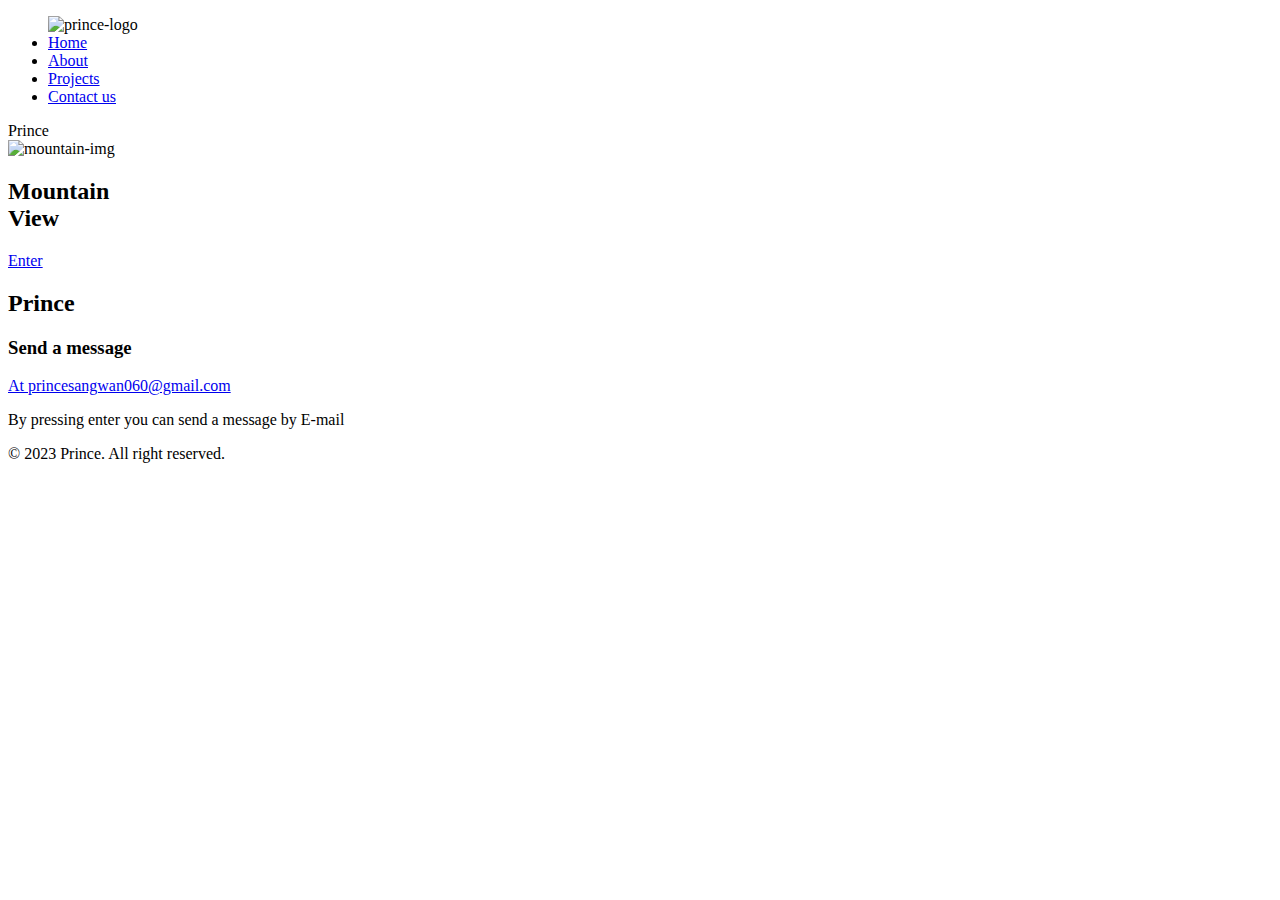
==== index.html @ e6dbac35 "added index.html" ====
<!DOCTYPE html>
<html lang="en">
<head>
    <!--space font-->
    <link rel="preconnect" href="https://fonts.googleapis.com">
    <link rel="preconnect" href="https://fonts.gstatic.com" crossorigin>
    <link href="https://fonts.googleapis.com/css2?family=Dela+Gothic+One&family=Space+Grotesk:wght@300;400&family=Ubuntu:ital@1&display=swap" rel="stylesheet">
    <!--gota font-->
    
    <link rel="stylesheet" href="style.css">
    <meta charset="UTF-8">
    <meta http-equiv="X-UA-Compatible" content="IE=edge">
    <meta name="viewport" content="width=device-width, initial-scale=1.0">
    <title>Prince Sangwan</title>
    <link rel="preconnect" href="https://fonts.googleapis.com">
    <link rel="preconnect" href="https://fonts.gstatic.com" crossorigin>
    <link href="https://fonts.googleapis.com/css2?family=Dela+Gothic+One&family=Space+Grotesk:wght@300&family=Ubuntu:ital@1&display=swap" rel="stylesheet">
</head>
<body class="main-content">
    <nav class="navbar h-nav">
        <ul class="nav-list v-class">
            <div class="main-logo-img">
                <img src="img/prince.jpg" alt="prince-logo">
            </div>
           <li><a href="index.html">Home</a></li>
           <li><a href="about.html">About</a></li>
           <li><a href="project.html">Projects</a></li>
           <li><a href="contact.html">Contact us</a></li>
        </ul>
        <div class="right-nav v-class" >
            <span>Prince</span>
        </div>
        <div class="burger">
            <div class="line"></div>
            <div class="line"></div>
            <div class="line"></div>
        </div>
    </nav>


    <div class="main-main-content">
        <div class="main-img-cont">
            <img src="img/mountain-img-two.jpg" alt="mountain-img" class="mountain-img">
        </div>
        <div class="main-con">
            <h2 class="mountain-img-text">Mountain <br> View</h2>
            <a href="mailto:princesangwan060@gmail.com" class="btn-enter">Enter</a>
        </div>
    </div>

    <footer class="main-foot">
        <div class="one-footer">
            <h2 class="prince-footer-name">Prince</h2>
            <h3 class="send-message-text">Send a message</h3>
            <a href="#"   class="send-message-email" >At princesangwan060@gmail.com</a>
            <br>
            <p class="send-message-tutorial-text">By pressing enter you can send a message by E-mail</p>
        </div>
        <div class="reserved-text">
            <p>© 2023 Prince. All right reserved.</p>
        </div>
    </footer>
    

    <script src="resp.js"></script>
</body>
</html>
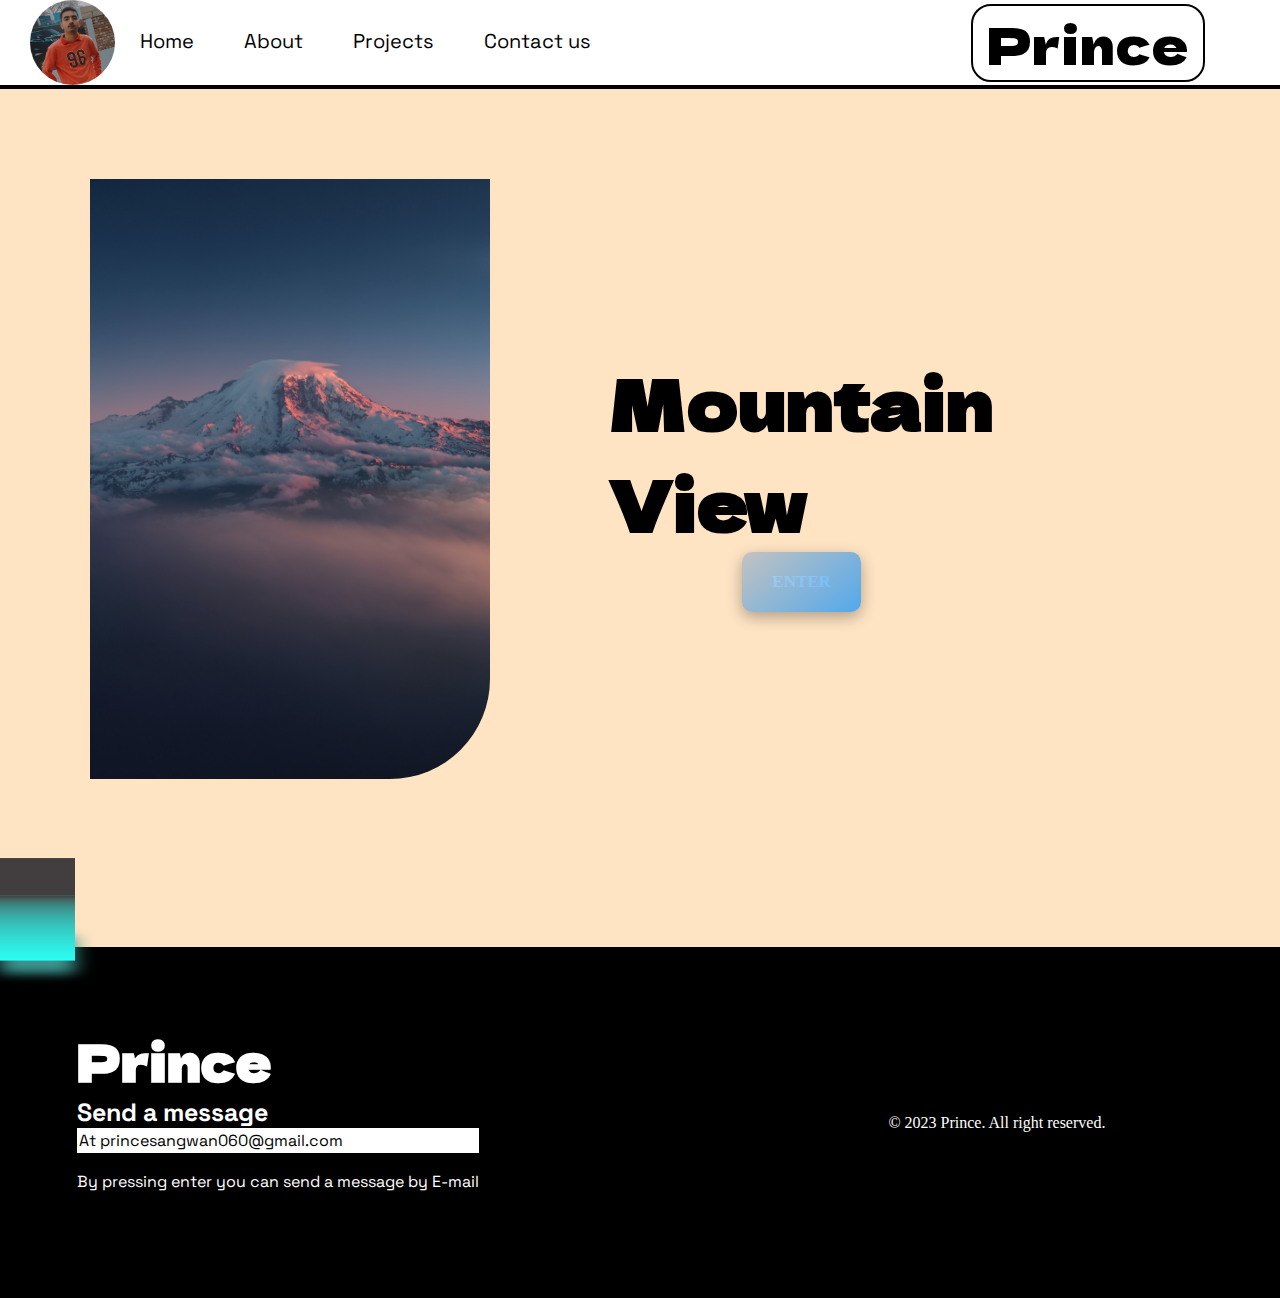
==== commit 386eb598: "Add files via upload" ====
--- a/index.html
+++ b/index.html
@@ -48,6 +48,18 @@
         </div>
     </div>
 
+    <div class="cube-loader">
+        <div class="cube-top"></div>
+        <div class="cube-wrapper">
+          <span style="--i:0" class="cube-span"></span>
+          <span style="--i:1" class="cube-span"></span>
+          <span style="--i:2" class="cube-span"></span>
+          <span style="--i:3" class="cube-span"></span>
+        </div>
+      </div>
+
+      
+
     <footer class="main-foot">
         <div class="one-footer">
             <h2 class="prince-footer-name">Prince</h2>
--- a/style.css
+++ b/style.css
@@ -0,0 +1,1201 @@
+*{
+    margin:0;
+    padding: 0;
+    
+}
+/* navigation bar */
+.main-logo-img{
+    display: flex;
+    margin-left: 30px;
+}
+.main-logo-img img{
+    width: 85px;
+    border-radius: 60px;
+}
+.right-nav{
+    display: flex;
+    justify-content: center;
+    align-items: center;
+    width: 30%;
+    
+}
+.right-nav span{
+    color: black;
+    width: 230px;
+    font-size: 51px;
+    text-align: center;
+    margin: 0px 50px;
+    /* padding: 1px 2px; */
+    border: 2px solid black;
+    border-radius: 20px;
+    font-family:dela gothic one, Arial, Helvetica, sans-serif;
+}
+.navbar{
+    background-color: #fff;
+    display: flex;
+    border-bottom: 4px solid black;
+}
+.nav-list{
+    display: flex;
+    width: 70%;
+}
+.nav-list li{
+    list-style: none;
+    padding: 28px 25px;
+}
+.nav-list li a{
+    text-decoration: none;
+    color: black;
+    font-family: space grotesk;
+    font-size: 20px;
+}
+.nav-list li a:hover{
+    box-shadow: 0px 4px;
+    transition: 0.3s;
+}
+.main-content{
+    background-color: bisque;
+}
+
+/* body section */
+.mountain-img{
+    width: 400px;
+    border-bottom-right-radius: 100px;
+    
+
+}
+
+.mountain-img-text{
+    font-family: 'Dela Gothic One';
+    font-size: 70px;
+}
+.mountain-img-text-small{
+
+}
+.main-con{
+    display: flex;
+    justify-content: space-evenly;
+    align-items: center;
+    max-width: 80%;
+    margin: auto;
+    flex-direction: column;
+    
+}
+.main-main-content{
+    display: flex;
+    justify-content: space-evenly;
+    align-items: center;
+    max-width: 80%;
+    margin: 7%;
+    
+}
+
+/* .btn-enter{
+    font-family: 'Dela Gothic One';
+    border: 2px solid black;
+    padding: 5px;
+    background-color: aliceblue;
+    box-shadow: 5px 5px;
+    margin: 18px;
+    font-size: 23px;
+    cursor: pointer;
+    color: black;
+} */
+/* .btn-enter:hover{
+    box-shadow: 9px 9px ;
+    transition: 0.4s;
+} */
+
+.btn-enter {
+  background: transparent;
+  color: #fff;
+  font-size: 17px;
+  text-transform: uppercase;
+  font-weight: 600;
+  border: none;
+  padding: 20px 30px;
+  perspective: 30rem;
+  border-radius: 10px;
+  box-shadow: 0 5px 15px rgba(0, 0, 0, 0.308);
+  text-decoration: none;
+}
+
+.btn-enter::before {
+  content: '';
+  display: block;
+  position: absolute;
+  width: 100%;
+  height: 100%;
+  top: 0;
+  left: 0;
+  border-radius: 10px;
+  background: linear-gradient(320deg, rgba(0, 140, 255, 0.678), rgba(64, 120, 184, 0.308));
+  z-index: 1;
+  transition: background 3s;
+}
+
+.btn-enter:hover::before {
+  animation: rotate 1s;
+  transition: all .5s;
+}
+
+@keyframes rotate {
+  0% {
+    transform: rotateY(180deg);
+  }
+
+  100% {
+    transform: rotateY(360deg);
+  }
+}
+
+
+.cube-loader {
+    position: relative;
+  /* u can choose any size */
+    width: 75px;
+    height: 75px;
+    transform-style: preserve-3d;
+    transform: rotateX(-30deg);
+    animation: animate 4s linear infinite;
+  }
+  
+  @keyframes animate {
+    0% {
+      transform: rotateX(-30deg) rotateY(0);
+    }
+  
+    100% {
+      transform: rotateX(-30deg) rotateY(360deg);
+    }
+  }
+  
+  .cube-loader .cube-wrapper {
+    position: absolute;
+    width: 100%;
+    height: 100%;
+    /* top: 0;
+    left: 0; */
+    transform-style: preserve-3d;
+  }
+  
+  .cube-loader .cube-wrapper .cube-span {
+    position: absolute;
+    width: 100%;
+    height: 100%;
+    /* top: 0;
+    left: 0; */
+                                       /* width 75px / 2 = 37.5px */
+    transform: rotateY(calc(90deg * var(--i))) translateZ(37.5px);
+    background: linear-gradient(
+      to bottom,
+      hsl(330, 3.13%, 25.1%) 0%,
+      hsl(177.27, 21.71%, 32.06%) 5.5%,
+      hsl(176.67, 34.1%, 36.88%) 12.1%,
+      hsl(176.61, 42.28%, 40.7%) 19.6%,
+      hsl(176.63, 48.32%, 43.88%) 27.9%,
+      hsl(176.66, 53.07%, 46.58%) 36.6%,
+      hsl(176.7, 56.94%, 48.91%) 45.6%,
+      hsl(176.74, 62.39%, 50.91%) 54.6%,
+      hsl(176.77, 69.86%, 52.62%) 63.4%,
+      hsl(176.8, 76.78%, 54.08%) 71.7%,
+      hsl(176.83, 83.02%, 55.29%) 79.4%,
+      hsl(176.85, 88.44%, 56.28%) 86.2%,
+      hsl(176.86, 92.9%, 57.04%) 91.9%,
+      hsl(176.88, 96.24%, 57.59%) 96.3%,
+      hsl(176.88, 98.34%, 57.93%) 99%,
+      hsl(176.89, 99.07%, 58.04%) 100%
+    );
+  }
+  
+  .cube-top {
+    position: absolute;
+    width: 75px;
+    height: 75px;
+    background: hsl(330, 3.13%, 25.1%) 0%;
+                        /* width 75px / 2 = 37.5px */
+    transform: rotateX(90deg) translateZ(37.5px);
+    transform-style: preserve-3d;
+  }
+  
+  .cube-top::before {
+    content: '';
+    position: absolute;
+  /* u can choose any size */
+    width: 75px;
+    height: 75px;
+    background: hsl(176.61, 42.28%, 40.7%) 19.6%;
+    transform: translateZ(-90px);
+    filter: blur(10px);
+    box-shadow: 0 0 10px #323232,
+                0 0 20px hsl(176.61, 42.28%, 40.7%) 19.6%,
+                0 0 30px #323232,
+                0 0 40px hsl(176.61, 42.28%, 40.7%) 19.6%;
+  }
+  
+
+
+.main-foot{
+    background-color: black;
+    display: flex;
+    /* flex-direction: column; */
+    
+}
+.one-footer{
+    display: flex;
+    flex-direction: column;
+    margin: 6%;
+}
+.prince-footer-name{
+    color: white;
+    font-family: dela gothic one;
+    font-size: 50px;
+}
+
+.send-message-text{
+    color: white;
+    font-family: 'Space Grotesk';
+    font-size: 25px;
+}
+
+.send-message-email{
+    color: black;
+    text-decoration: none;
+    font-family: 'Space Grotesk';
+    background-color: white;
+    padding: 2px;
+}
+
+.send-message-tutorial-text{
+    color: white;
+    font-family: 'Space Grotesk';
+}
+.reserved-text{
+    margin: 13%;
+    margin-left: 26%;
+}
+.reserved-text p{
+    color: white;
+}
+
+/* css for about page */
+
+.about-main-content-section{
+    display: flex;
+    justify-content: center;
+    align-items: center;
+    margin: 5%;
+}
+
+.about-backgroundcolor{
+    background-color:aliceblue;
+}
+
+.about-main-prince-img{
+    border-bottom-right-radius: 150px;
+    border-top-left-radius: 120px;
+    width: 70%;
+}
+
+.about-main-img-div{
+    /* margin: 5%; */
+}
+
+.about-main-button{
+    font-family: dela gothic one;
+    font-size: 50px;
+    border: 2px solid;
+    background-color: antiquewhite;
+    padding: 6px;
+    box-shadow: 8px 8px;
+    margin: 23px;
+}
+
+.about-main-button {
+ display: inline-block;
+ border-radius: 10px;
+ border: 1px solid #03045e;
+ position: relative;
+ overflow: hidden;
+ transition: all 0.5s ease-in;
+ z-index: 1;
+}
+
+.about-main-button::before,
+.about-main-button::after {
+ content: '';
+ position: absolute;
+ top: 0;
+ width: 0;
+ height: 100%;
+ transform: skew(15deg);
+ transition: all 0.5s;
+ overflow: hidden;
+ z-index: -1;
+}
+
+.about-main-button::before {
+ left: -10px;
+ background: #240046;
+}
+
+.about-main-button::after {
+ right: -10px;
+ background: #5a189a;
+}
+
+.about-main-button:hover::before,
+.about-main-button:hover::after {
+ width: 200px;
+}
+
+.about-main-button:hover span {
+ color: #e0aaff;
+ transition: 0.3s;
+}
+
+.about-main-button span {
+ color: #03045e;
+ font-size: 18px;
+ transition: all 0.3s ease-in;
+}
+
+.about-main-text{
+    font-family: space grotesk;
+    width: 500px;
+}
+
+
+.pencil {
+    display: block;
+    width: 10em;
+    height: 10em;
+  }
+  
+  .pencil__body1,
+  .pencil__body2,
+  .pencil__body3,
+  .pencil__eraser,
+  .pencil__eraser-skew,
+  .pencil__point,
+  .pencil__rotate,
+  .pencil__stroke {
+    animation-duration: 3s;
+    animation-timing-function: linear;
+    animation-iteration-count: infinite;
+  }
+  
+  .pencil__body1,
+  .pencil__body2,
+  .pencil__body3 {
+    transform: rotate(-90deg);
+  }
+  
+  .pencil__body1 {
+    animation-name: pencilBody1;
+  }
+  
+  .pencil__body2 {
+    animation-name: pencilBody2;
+  }
+  
+  .pencil__body3 {
+    animation-name: pencilBody3;
+  }
+  
+  .pencil__eraser {
+    animation-name: pencilEraser;
+    transform: rotate(-90deg) translate(49px,0);
+  }
+  
+  .pencil__eraser-skew {
+    animation-name: pencilEraserSkew;
+    animation-timing-function: ease-in-out;
+  }
+  
+  .pencil__point {
+    animation-name: pencilPoint;
+    transform: rotate(-90deg) translate(49px,-30px);
+  }
+  
+  .pencil__rotate {
+    animation-name: pencilRotate;
+  }
+  
+  .pencil__stroke {
+    animation-name: pencilStroke;
+    transform: translate(100px,100px) rotate(-113deg);
+  }
+  
+  /* Animations */
+  @keyframes pencilBody1 {
+    from,
+      to {
+      stroke-dashoffset: 351.86;
+      transform: rotate(-90deg);
+    }
+  
+    50% {
+      stroke-dashoffset: 150.8;
+   /* 3/8 of diameter */
+      transform: rotate(-225deg);
+    }
+  }
+  
+  @keyframes pencilBody2 {
+    from,
+      to {
+      stroke-dashoffset: 406.84;
+      transform: rotate(-90deg);
+    }
+  
+    50% {
+      stroke-dashoffset: 174.36;
+      transform: rotate(-225deg);
+    }
+  }
+  
+  @keyframes pencilBody3 {
+    from,
+      to {
+      stroke-dashoffset: 296.88;
+      transform: rotate(-90deg);
+    }
+  
+    50% {
+      stroke-dashoffset: 127.23;
+      transform: rotate(-225deg);
+    }
+  }
+  
+  @keyframes pencilEraser {
+    from,
+      to {
+      transform: rotate(-45deg) translate(49px,0);
+    }
+  
+    50% {
+      transform: rotate(0deg) translate(49px,0);
+    }
+  }
+  
+  @keyframes pencilEraserSkew {
+    from,
+      32.5%,
+      67.5%,
+      to {
+      transform: skewX(0);
+    }
+  
+    35%,
+      65% {
+      transform: skewX(-4deg);
+    }
+  
+    37.5%, 
+      62.5% {
+      transform: skewX(8deg);
+    }
+  
+    40%,
+      45%,
+      50%,
+      55%,
+      60% {
+      transform: skewX(-15deg);
+    }
+  
+    42.5%,
+      47.5%,
+      52.5%,
+      57.5% {
+      transform: skewX(15deg);
+    }
+  }
+  
+  @keyframes pencilPoint {
+    from,
+      to {
+      transform: rotate(-90deg) translate(49px,-30px);
+    }
+  
+    50% {
+      transform: rotate(-225deg) translate(49px,-30px);
+    }
+  }
+  
+  @keyframes pencilRotate {
+    from {
+      transform: translate(100px,100px) rotate(0);
+    }
+  
+    to {
+      transform: translate(100px,100px) rotate(720deg);
+    }
+  }
+  
+  @keyframes pencilStroke {
+    from {
+      stroke-dashoffset: 439.82;
+      transform: translate(100px,100px) rotate(-113deg);
+    }
+  
+    50% {
+      stroke-dashoffset: 164.93;
+      transform: translate(100px,100px) rotate(-113deg);
+    }
+  
+    75%,
+      to {
+      stroke-dashoffset: 439.82;
+      transform: translate(100px,100px) rotate(112deg);
+    }
+  }
+
+
+
+
+/* css for projects page  */
+
+.project-background-color{
+    background-color: aqua;
+
+}
+
+.project-button-margin{
+    display: flex;
+    justify-content: center;
+    align-items: center;
+    margin: 50px;
+}
+
+.project-button-none{
+    font-family: 'Dela Gothic One';
+    border: 2px solid black;
+    background-color: antiquewhite;
+    font-size: 124px;
+    box-shadow: 12px 12px;
+}
+
+
+.pyramid-loader {
+    position: relative;
+    width: 300px;
+    height: 300px;
+    display: block;
+    transform-style: preserve-3d;
+    transform: rotateX(-20deg);
+  }
+  
+  .wrapper {
+    position: relative;
+    width: 100%;
+    height: 100%;
+    transform-style: preserve-3d;
+    animation: spin 4s linear infinite;
+  }
+  
+  @keyframes spin {
+    100% {
+      transform: rotateY(360deg);
+    }
+  }
+  
+  .pyramid-loader .wrapper .side {
+    width: 70px;
+    height: 70px;
+  /* you can choose any gradient or color you want */
+    /* background: radial-gradient( #2F2585 10%, #F028FD 70%, #2BDEAC 120%); */
+    position: absolute;
+    top: 0;
+    left: 0;
+    right: 0;
+    bottom: 0;
+    margin: auto;
+    transform-origin: center top;
+    clip-path: polygon(50% 0%, 0% 100%, 100% 100%);
+  }
+  
+  .pyramid-loader .wrapper .side1 {
+    transform: rotateZ(-30deg) rotateY(90deg);
+    background: conic-gradient( #2BDEAC, #F028FD, #D8CCE6, #2F2585);
+  }
+  
+  .pyramid-loader .wrapper .side2 {
+    transform: rotateZ(30deg) rotateY(90deg);
+    background: conic-gradient( #2F2585, #D8CCE6, #F028FD, #2BDEAC);
+  }
+  
+  .pyramid-loader .wrapper .side3 {
+    transform: rotateX(30deg);
+    background: conic-gradient( #2F2585, #D8CCE6, #F028FD, #2BDEAC);
+  }
+  
+  .pyramid-loader .wrapper .side4 {
+    transform: rotateX(-30deg);
+    background: conic-gradient( #2BDEAC, #F028FD, #D8CCE6, #2F2585);
+  }
+  
+  .pyramid-loader .wrapper .shadow {
+    width: 60px;
+    height: 60px;
+    background: #8B5AD5;
+    position: absolute;
+    top: 0;
+    left: 0;
+    right: 0;
+    bottom: 0;
+    margin: auto;
+    transform: rotateX(90deg) translateZ(-40px);
+    filter: blur(12px);
+  }
+
+
+/*works janky on mobile :<*/
+.container {
+    position: relative;
+    width: 190px;
+    height: 254px;
+    transition: 200ms;
+  }
+  
+  .container:active {
+    width: 180px;
+    height: 245px;
+  }
+  
+  #card {
+    position: absolute;
+    inset: 0;
+    z-index: 0;
+    display: flex;
+    justify-content: center;
+    align-items: center;
+    border-radius: 20px;
+    transition: 700ms;
+    background: linear-gradient(43deg, rgb(65, 88, 208) 0%, rgb(200, 80, 192) 46%, rgb(255, 204, 112) 100%);
+  }
+  
+  .subtitle {
+    transform: translateY(160px);
+    color: rgb(134, 110, 221);
+    text-align: center;
+    width: 100%;
+  }
+  
+  .title {
+    opacity: 0;
+    transition-duration: 300ms;
+    transition-timing-function: ease-in-out-out;
+    transition-delay: 100ms;
+    position: absolute;
+    font-size: x-large;
+    font-weight: bold;
+  }
+  
+  .tracker:hover ~ #card .title {
+    opacity: 1;
+  }
+  
+  #prompt {
+    bottom: 8px;
+    left: 12px;
+    z-index: 20;
+    font-size: 20px;
+    font-weight: bold;
+    transition: 300ms ease-in-out-out;
+    position: absolute;
+    max-width: 110px;
+    color: rgb(255, 255, 255);
+  }
+  
+  .tracker {
+    position: absolute;
+    z-index: 200;
+    width: 100%;
+    height: 100%;
+  }
+  
+  .tracker:hover {
+    cursor: pointer;
+  }
+  
+  .tracker:hover ~ #card #prompt {
+    opacity: 0;
+  }
+  
+  .tracker:hover ~ #card {
+    transition: 300ms;
+    filter: brightness(1.1);
+  }
+  
+  .container:hover #card::before {
+    transition: 200ms;
+    content: '';
+    opacity: 80%;
+  }
+  
+  .canvas {
+    perspective: 800px;
+    inset: 0;
+    z-index: 200;
+    position: absolute;
+    display: grid;
+    grid-template-columns: 1fr 1fr 1fr 1fr 1fr;
+    grid-template-rows: 1fr 1fr 1fr 1fr 1fr;
+    gap: 0px 0px;
+    grid-template-areas: "tr-1 tr-2 tr-3 tr-4 tr-5"
+      "tr-6 tr-7 tr-8 tr-9 tr-10"
+      "tr-11 tr-12 tr-13 tr-14 tr-15"
+      "tr-16 tr-17 tr-18 tr-19 tr-20"
+      "tr-21 tr-22 tr-23 tr-24 tr-25";
+  }
+  
+  #card::before {
+    content: '';
+    background: linear-gradient(43deg, rgb(65, 88, 208) 0%, rgb(200, 80, 192) 46%, rgb(255, 204, 112) 100%);
+    filter: blur(2rem);
+    opacity: 30%;
+    width: 100%;
+    height: 100%;
+    position: absolute;
+    z-index: -1;
+    transition: 200ms;
+  }
+  
+  .tr-1 {
+    grid-area: tr-1;
+  }
+  
+  .tr-2 {
+    grid-area: tr-2;
+  }
+  
+  .tr-3 {
+    grid-area: tr-3;
+  }
+  
+  .tr-4 {
+    grid-area: tr-4;
+  }
+  
+  .tr-5 {
+    grid-area: tr-5;
+  }
+  
+  .tr-6 {
+    grid-area: tr-6;
+  }
+  
+  .tr-7 {
+    grid-area: tr-7;
+  }
+  
+  .tr-8 {
+    grid-area: tr-8;
+  }
+  
+  .tr-9 {
+    grid-area: tr-9;
+  }
+  
+  .tr-10 {
+    grid-area: tr-10;
+  }
+  
+  .tr-11 {
+    grid-area: tr-11;
+  }
+  
+  .tr-12 {
+    grid-area: tr-12;
+  }
+  
+  .tr-13 {
+    grid-area: tr-13;
+  }
+  
+  .tr-14 {
+    grid-area: tr-14;
+  }
+  
+  .tr-15 {
+    grid-area: tr-15;
+  }
+  
+  .tr-16 {
+    grid-area: tr-16;
+  }
+  
+  .tr-17 {
+    grid-area: tr-17;
+  }
+  
+  .tr-18 {
+    grid-area: tr-18;
+  }
+  
+  .tr-19 {
+    grid-area: tr-19;
+  }
+  
+  .tr-20 {
+    grid-area: tr-20;
+  }
+  
+  .tr-21 {
+    grid-area: tr-21;
+  }
+  
+  .tr-22 {
+    grid-area: tr-22;
+  }
+  
+  .tr-23 {
+    grid-area: tr-23;
+  }
+  
+  .tr-24 {
+    grid-area: tr-24;
+  }
+  
+  .tr-25 {
+    grid-area: tr-25;
+  }
+  
+  .tr-1:hover ~ #card {
+    transition: 125ms ease-in-out;
+    transform: rotateX(20deg) rotateY(-10deg) rotateZ(0deg);
+  }
+  
+  .tr-2:hover ~ #card {
+    transition: 125ms ease-in-out;
+    transform: rotateX(20deg) rotateY(-5deg) rotateZ(0deg);
+  }
+  
+  .tr-3:hover ~ #card {
+    transition: 125ms ease-in-out;
+    transform: rotateX(20deg) rotateY(0deg) rotateZ(0deg);
+  }
+  
+  .tr-4:hover ~ #card {
+    transition: 125ms ease-in-out;
+    transform: rotateX(20deg) rotateY(5deg) rotateZ(0deg);
+  }
+  
+  .tr-5:hover ~ #card {
+    transition: 125ms ease-in-out;
+    transform: rotateX(20deg) rotateY(10deg) rotateZ(0deg);
+  }
+  
+  .tr-6:hover ~ #card {
+    transition: 125ms ease-in-out;
+    transform: rotateX(10deg) rotateY(-10deg) rotateZ(0deg);
+  }
+  
+  .tr-7:hover ~ #card {
+    transition: 125ms ease-in-out;
+    transform: rotateX(10deg) rotateY(-5deg) rotateZ(0deg);
+  }
+  
+  .tr-8:hover ~ #card {
+    transition: 125ms ease-in-out;
+    transform: rotateX(10deg) rotateY(0deg) rotateZ(0deg);
+  }
+  
+  .tr-9:hover ~ #card {
+    transition: 125ms ease-in-out;
+    transform: rotateX(10deg) rotateY(5deg) rotateZ(0deg);
+  }
+  
+  .tr-10:hover ~ #card {
+    transition: 125ms ease-in-out;
+    transform: rotateX(10deg) rotateY(10deg) rotateZ(0deg);
+  }
+  
+  .tr-11:hover ~ #card {
+    transition: 125ms ease-in-out;
+    transform: rotateX(0deg) rotateY(-10deg) rotateZ(0deg);
+  }
+  
+  .tr-12:hover ~ #card {
+    transition: 125ms ease-in-out;
+    transform: rotateX(0deg) rotateY(-5deg) rotateZ(0deg);
+  }
+  
+  .tr-13:hover ~ #card {
+    transition: 125ms ease-in-out;
+    transform: rotateX(0deg) rotateY(0deg) rotateZ(0deg);
+  }
+  
+  .tr-14:hover ~ #card {
+    transition: 125ms ease-in-out;
+    transform: rotateX(0deg) rotateY(5deg) rotateZ(0deg);
+  }
+  
+  .tr-15:hover ~ #card {
+    transition: 125ms ease-in-out;
+    transform: rotateX(0deg) rotateY(10deg) rotateZ(0deg);
+  }
+  
+  .tr-16:hover ~ #card {
+    transition: 125ms ease-in-out;
+    transform: rotateX(-10deg) rotateY(-10deg) rotateZ(0deg);
+  }
+  
+  .tr-17:hover ~ #card {
+    transition: 125ms ease-in-out;
+    transform: rotateX(-10deg) rotateY(-5deg) rotateZ(0deg);
+  }
+  
+  .tr-18:hover ~ #card {
+    transition: 125ms ease-in-out;
+    transform: rotateX(-10deg) rotateY(0deg) rotateZ(0deg);
+  }
+  
+  .tr-19:hover ~ #card {
+    transition: 125ms ease-in-out;
+    transform: rotateX(-10deg) rotateY(5deg) rotateZ(0deg);
+  }
+  
+  .tr-20:hover ~ #card {
+    transition: 125ms ease-in-out;
+    transform: rotateX(-10deg) rotateY(10deg) rotateZ(0deg);
+  }
+  
+  .tr-21:hover ~ #card {
+    transition: 125ms ease-in-out;
+    transform: rotateX(-20deg) rotateY(-10deg) rotateZ(0deg);
+  }
+  
+  .tr-22:hover ~ #card {
+    transition: 125ms ease-in-out;
+    transform: rotateX(-20deg) rotateY(-5deg) rotateZ(0deg);
+  }
+  
+  .tr-23:hover ~ #card {
+    transition: 125ms ease-in-out;
+    transform: rotateX(-20deg) rotateY(0deg) rotateZ(0deg);
+  }
+  
+  .tr-24:hover ~ #card {
+    transition: 125ms ease-in-out;
+    transform: rotateX(-20deg) rotateY(5deg) rotateZ(0deg);
+  }
+  
+  .tr-25:hover ~ #card {
+    transition: 125ms ease-in-out;
+    transform: rotateX(-20deg) rotateY(10deg) rotateZ(0deg);
+  }
+  
+  .noselect {
+    -webkit-touch-callout: none;
+     /* iOS Safari */
+    -webkit-user-select: none;
+     /* Safari */
+     /* Konqueror HTML */
+    -moz-user-select: none;
+     /* Old versions of Firefox */
+    -ms-user-select: none;
+     /* Internet Explorer/Edge */
+    user-select: none;
+     /* Non-prefixed version, currently
+                                      supported by Chrome, Edge, Opera and Firefox */
+  }
+
+.two-magic-together{
+    display: flex;
+    justify-content: center;
+}
+
+
+/* css for contact page  */
+
+
+.contact-main-div{
+    display: flex;
+    justify-content: center;
+}
+
+
+.contact-emial-button{
+    font-family: 'Dela Gothic One';
+    border: 2px solid black;
+    font-size: 70px;
+    padding: 0 6px;
+    margin: 45px 0;
+    box-shadow: 12px 12px;
+}
+
+.contact-email-address{
+    border: 2px solid #f5eeee;
+    background-color: aliceblue;
+    border-radius: 12px;
+    padding: 6px;
+    font-size: 18px;
+}
+
+.contact-email-sec-main-div{
+    display: flex;
+    justify-content: center;
+    margin: 1%;
+}
+
+.contact-main-send-button-sec {
+    font-family: 'Dela Gothic One';
+    border: 2px solid black;
+    font-size: 16px;
+    padding: 5px;
+    background-color: bisque;
+    box-shadow: 5px 5px;
+    color: black;
+}
+
+
+
+
+.loader {
+    position: relative;
+    border-style: solid;
+    width: 100px;
+    left: 20px;
+    box-sizing: border-box;
+    border-width: 40px 60px 30px 60px;
+    border-color: #3760C9 #96DDFC #96DDFC #36BBF7;
+    animation: envFloating 1s ease-in infinite alternate;
+  }
+  
+  .loader:after {
+    content: "";
+    position: absolute;
+    right: 62px;
+    top: -40px;
+    height: 70px;
+    width: 50px;
+    background-image: linear-gradient(#fff 45px, transparent 0),
+              linear-gradient(#fff 45px, transparent 0),
+              linear-gradient(#fff 45px, transparent 0);
+    background-repeat: no-repeat;
+    background-size: 30px 4px;
+    background-position: 0px 11px , 8px 35px, 0px 60px;
+    animation: envDropping 0.75s linear infinite;
+  }
+  
+  @keyframes envFloating {
+    0% {
+      transform: translate(-2px, -5px)
+    }
+  
+    100% {
+      transform: translate(0, 5px)
+    }
+  }
+  
+  @keyframes envDropping {
+    0% {
+      background-position: 100px 11px , 115px 35px, 105px 60px;
+      opacity: 1;
+    }
+  
+    50% {
+      background-position: 0px 11px , 20px 35px, 5px 60px;
+    }
+  
+    60% {
+      background-position: -30px 11px , 0px 35px, -10px 60px;
+    }
+  
+    75%, 100% {
+      background-position: -30px 11px , -30px 35px, -30px 60px;
+      opacity: 0;
+    }
+  }
+        
+
+
+
+
+
+
+/* media quorey for home section  */
+@media only screen and (max-width:1153px){
+    .nav-list{
+        flex-direction: column;
+        margin: auto;
+    }
+    .navbar{
+        flex-direction: column;
+        transition: all 0.5s ease-out;
+        height: 550px;
+        margin: auto;
+    }
+    .right-nav{
+        flex-direction: column;
+        margin: auto;
+    }
+    .burger{
+        display: block;
+        position: absolute;
+        cursor: pointer;
+        right: 5%;
+        top: 15px;
+    }
+    .line {
+        width: 33px;
+        background-color: black;
+        height: 4px;
+        margin: 3px 3px;
+    }
+    .h-nav{
+        height: 50px;
+    }
+    .v-class{
+        opacity: 0;
+    }
+    .main-main-content{
+        flex-direction: column;
+        max-width: 78%;
+        margin: 2px;
+    }
+    .main-foot{
+        flex-direction: column;
+        margin: 0;
+        
+    }
+    .main-con{
+        max-width: fit-content;
+
+    }
+    .mountain-img-text{
+        font-size: 63px;
+    }
+    .mountain-img{
+        width: 441px;
+        border-bottom-right-radius: 100px;
+        
+    
+    }
+    .about-main-content-section{
+        flex-direction: column;
+    }
+    .about-main-text{
+        width: 100%;
+    }
+    .about-main-prince-img{
+        width: 100%;
+    }
+    .project-button-none{
+        font-size: 110px;
+    }
+    .contact-email-sec-main-div{
+        margin: 3%;
+    }
+    .two-magic-together{
+        flex-direction: column;
+    }
+    .container{
+        left: 90px;
+    }
+    
+    
+}
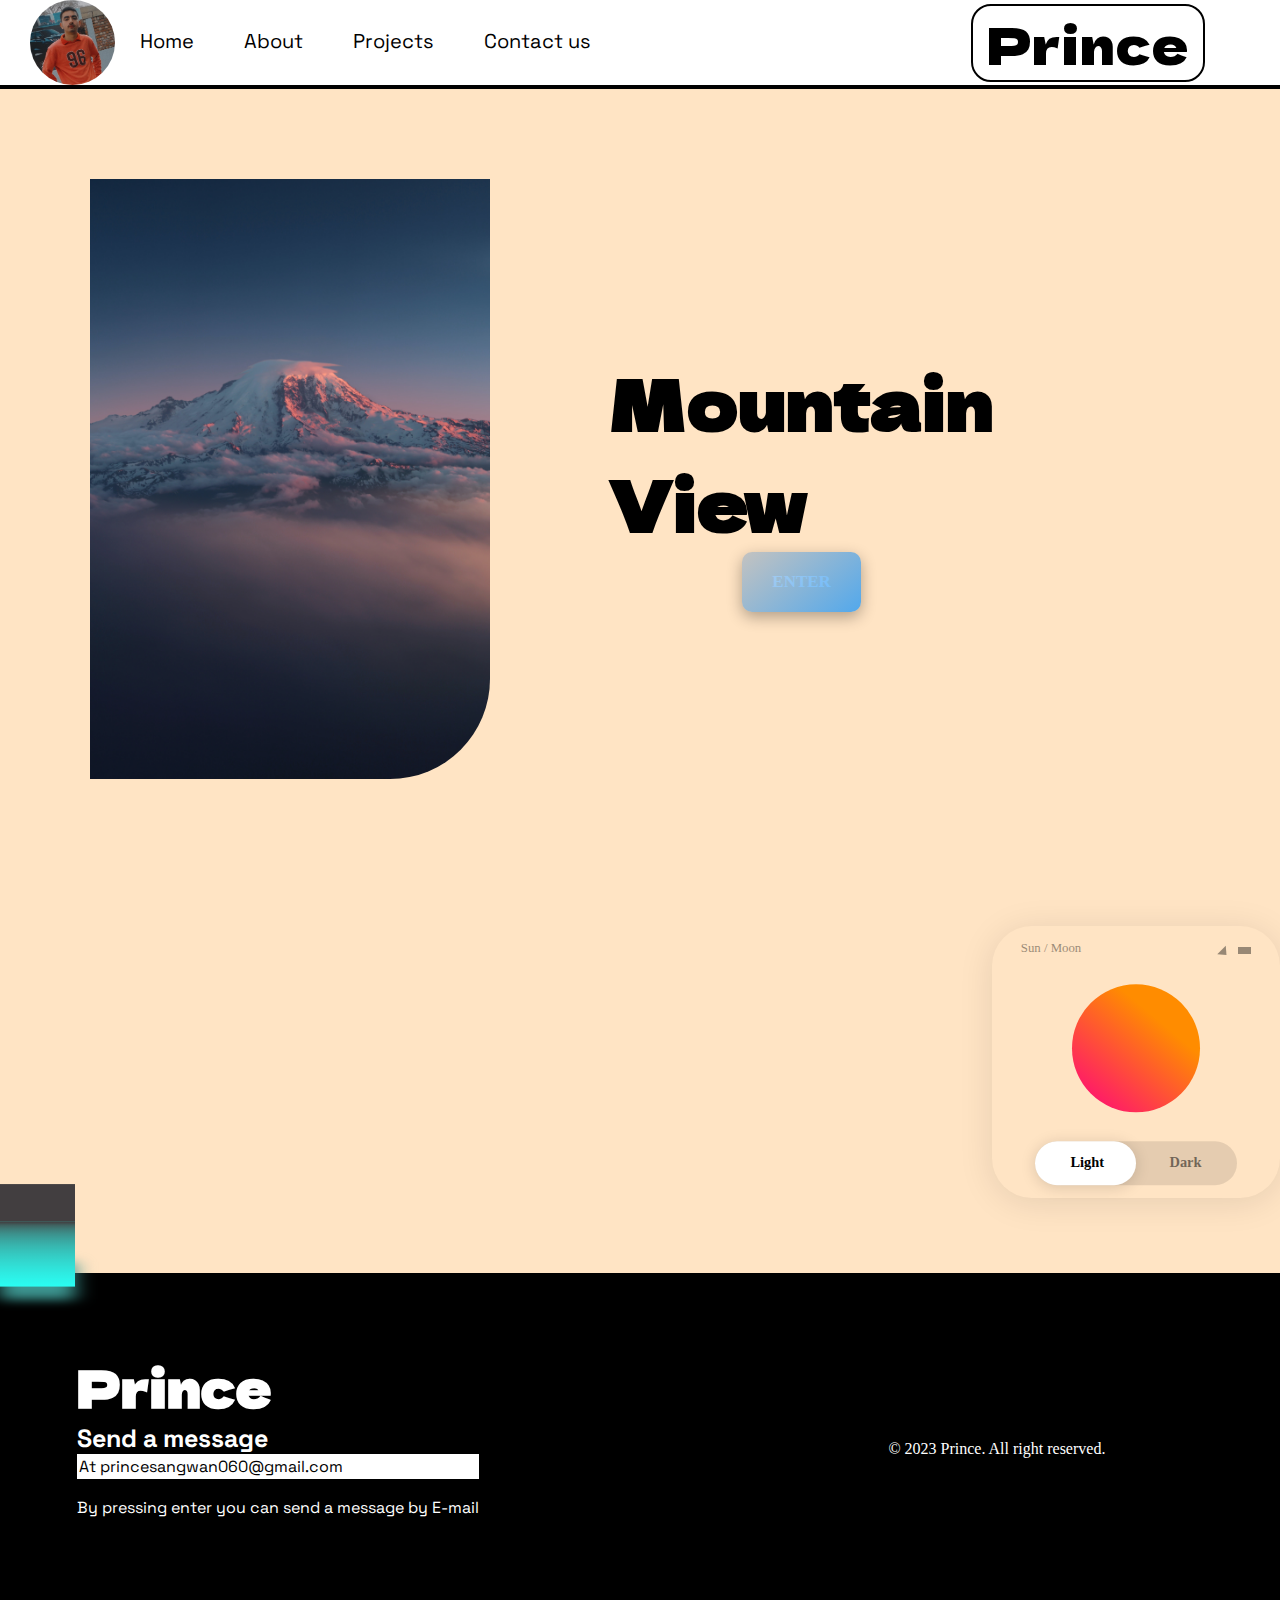
==== commit e88997bd: "Add files via upload" ====
--- a/index.html
+++ b/index.html
@@ -38,6 +38,10 @@
     </nav>
 
 
+    
+
+      
+
     <div class="main-main-content">
         <div class="main-img-cont">
             <img src="img/mountain-img-two.jpg" alt="mountain-img" class="mountain-img">
@@ -48,17 +52,62 @@
         </div>
     </div>
 
-    <div class="cube-loader">
-        <div class="cube-top"></div>
-        <div class="cube-wrapper">
-          <span style="--i:0" class="cube-span"></span>
-          <span style="--i:1" class="cube-span"></span>
-          <span style="--i:2" class="cube-span"></span>
-          <span style="--i:3" class="cube-span"></span>
+
+<br>
+<br>
+<br>
+
+
+    <div class="home-section-magic-things">
+        <div class="cube-loader">
+            <div class="cube-top"></div>
+            <div class="cube-wrapper">
+              <span style="--i:0" class="cube-span"></span>
+              <span style="--i:1" class="cube-span"></span>
+              <span style="--i:2" class="cube-span"></span>
+              <span style="--i:3" class="cube-span"></span>
+            </div>
+          </div>
+    
+          
+          <div class="div-dayandlight-magic">
+            <input id="switch" type="checkbox">
+    <div class="app">
+      <div class="body">
+        
+        <div class="phone">
+        
+          <div class="menu">
+            <div class="time">Sun / Moon</div>
+            <div class="icons">
+              <div class="network"></div>
+              <div class="battery"></div>
+            </div>
+          </div>
+        
+          <div class="content">
+            <div class="circle">
+              <div class="crescent"></div>
+            </div>
+           
+            <label for="switch">
+              <div class="toggle"></div>
+              <div class="names">
+                <p class="light">Light</p>
+                <p class="dark">Dark</p>
+              </div>
+            </label>
+            
+           
+          </div>
+          
         </div>
       </div>
+      
+    </div>
+          </div>
+    </div>
 
-      
 
     <footer class="main-foot">
         <div class="one-footer">
--- a/style.css
+++ b/style.css
@@ -278,6 +278,292 @@
     color: white;
 }
 
+
+
+/* GENERAL */
+
+.credit {
+  position: fixed;
+  right: 2rem;
+  bottom: 2rem;
+  color: white;
+}
+
+.credit a {
+  color: inherit;
+}
+
+/* Main Circle */
+.main-circle {
+  width: 40rem;
+  height: 40rem;
+  border-radius: 100%;
+  background: linear-gradient(40deg, #FF0080,#FF8C00 70%);
+  position: absolute;
+  z-index: 1;
+  left: 50%;
+  -webkit-transform: translate(-50%, -70%);
+  -ms-transform: translate(-50%, -70%);
+  transform: translate(-50%, -70%)
+}
+
+/* Phone */
+.phone {
+  position: relative;
+  z-index: 2;
+  width: 18rem;
+  height: 17rem;
+  background-color: inherit;
+  -webkit-box-shadow: 0 4px 35px rgba(0,0,0,.1);
+  box-shadow: 0 4px 35px rgba(0,0,0,.1);
+  border-radius: 40px;
+  display: -webkit-box;
+  display: -ms-flexbox;
+  display: flex;
+  -webkit-box-orient: vertical;
+  -webkit-box-direction: normal;
+  -ms-flex-direction: column;
+  flex-direction: column;
+}
+
+
+
+/* Top */
+.menu {
+/*   background-color: blue; */
+  font-size: 80%;
+  opacity: .4;
+  padding: .8rem 1.8rem;
+  display: -webkit-box;
+  display: -ms-flexbox;
+  display: flex;
+  -webkit-box-pack: justify;
+  -ms-flex-pack: justify;
+  justify-content: space-between;
+  -webkit-box-align: center;
+  -ms-flex-align: center;
+  align-items: center;
+}
+
+.icons {
+  display: -webkit-box;
+  display: -ms-flexbox;
+  display: flex;
+  margin-top: .5rem;
+}
+
+.battery {
+  width: .85rem;
+  height: .45rem;
+  background-color: black;
+}
+
+.network {
+  width: 0;
+  height: 0;
+  border-style: solid;
+  border-width: 0 6.8px 7.2px 6.8px;
+  border-color: transparent transparent black transparent;
+  -webkit-transform: rotate(135deg);
+  -ms-transform: rotate(135deg);
+  transform: rotate(135deg);
+  margin: .12rem .5rem;
+}
+
+/* Middle */
+.content {
+  display: -webkit-box;
+  display: -ms-flexbox;
+  display: flex;
+  -webkit-box-orient: vertical;
+  -webkit-box-direction: normal;
+  -ms-flex-direction: column;
+  flex-direction: column;
+  margin: auto;
+  text-align: center;
+  width: 70%;
+  -webkit-transform: translateY(5%);
+  -ms-transform: translateY(5%);
+  transform: translateY(5%);
+}
+
+.circle {
+  position: relative;
+  border-radius: 100%;
+  width: 8rem;
+  height: 8rem;
+  background: linear-gradient(40deg, #FF0080,#FF8C00 70%);
+  margin: auto;
+}
+
+.crescent {
+  position: absolute;
+  border-radius: 100%;
+  right: 0;
+  width: 6rem;
+  height: 6rem;
+  background: white;
+  -webkit-transform: scale(0);
+  -ms-transform: scale(0);
+  transform: scale(0);
+  -webkit-transform-origin: top right;
+  -ms-transform-origin: top right;
+  transform-origin: top right;
+  -webkit-transition: -webkit-transform .6s cubic-bezier(0.645, 0.045, 0.355, 1);
+  transition: -webkit-transform .6s cubic-bezier(0.645, 0.045, 0.355, 1);
+  transition: transform .6s cubic-bezier(0.645, 0.045, 0.355, 1);
+  transition: transform .6s cubic-bezier(0.645, 0.045, 0.355, 1), -webkit-transform .6s cubic-bezier(0.645, 0.045, 0.355, 1);
+}
+
+label, .toggle {
+  height: 2.8rem;
+  border-radius: 100px;
+}
+
+label {
+  width: 100%;
+  background-color: rgba(0,0,0,.1);
+  border-radius: 100px;
+  position: relative;
+  margin: 1.8rem 0 4rem 0;
+  cursor: pointer;
+}
+
+.toggle {
+  position: absolute;
+  width: 50%;
+  background-color: #fff;
+  -webkit-box-shadow: 0 2px 15px rgba(0,0,0,.15);
+  box-shadow: 0 2px 15px rgba(0,0,0,.15);
+  -webkit-transition: -webkit-transform .3s cubic-bezier(0.25, 0.46, 0.45, 0.94);
+  transition: -webkit-transform .3s cubic-bezier(0.25, 0.46, 0.45, 0.94);
+  transition: transform .3s cubic-bezier(0.25, 0.46, 0.45, 0.94);
+  transition: transform .3s cubic-bezier(0.25, 0.46, 0.45, 0.94), -webkit-transform .3s cubic-bezier(0.25, 0.46, 0.45, 0.94);
+}
+
+.names {
+  font-size: 90%;
+  font-weight: bolder;
+  color: black;
+  width: 65%;
+  margin-left: 17.5%;
+  margin-top: 6.5%;
+  position: absolute;
+  display: -webkit-box;
+  display: -ms-flexbox;
+  display: flex;
+  -webkit-box-pack: justify;
+  -ms-flex-pack: justify;
+  justify-content: space-between;
+  -webkit-user-select: none;
+  -moz-user-select: none;
+  -ms-user-select: none;
+  user-select: none;
+}
+
+.dark {
+  opacity: .5;
+}
+
+.mark {
+  border-radius: 100px;
+  background-color: black;
+}
+
+.time {
+  color: black;
+}
+/* -------- Switch Styles ------------*/
+[type="checkbox"] {
+  display: none;
+}
+/* Toggle */
+[type="checkbox"]:checked + .app .toggle {
+  -webkit-transform: translateX(100%);
+  -ms-transform: translateX(100%);
+  transform: translateX(100%);
+  background-color: #34323D;
+}
+
+[type="checkbox"]:checked + .app .dark {
+  opacity: 1;
+  color: white;
+}
+
+[type="checkbox"]:checked + .app .light {
+  opacity: 1;
+  color: white;
+}
+/* App */
+[type="checkbox"]:checked + .app .body {
+  background-color: #26242E;
+  color: white;
+}
+/* Circle */
+[type="checkbox"]:checked + .app .crescent {
+  -webkit-transform: scale(1);
+  -ms-transform: scale(1);
+  transform: scale(1);
+  background: #26242E;
+}
+
+[type="checkbox"]:checked + .app .circle {
+  background: linear-gradient(40deg, #8983F7, #A3DAFB 70%);
+}
+
+[type="checkbox"]:checked + .app .main-circle {
+  background: linear-gradient(40deg, #8983F7, #A3DAFB 70%);
+}
+
+[type="checkbox"]:checked + .time {
+  color: white;
+}
+
+[type="checkbox"]:checked + .app .body .phone .menu .time {
+  color: white;
+}
+
+[type="checkbox"]:checked + .app .body .phone .menu .icons .network {
+  border-color: transparent transparent white transparent;
+}
+
+[type="checkbox"]:checked + .app .body .phone .menu .icons .battery {
+  background-color: white;
+}
+
+[type="checkbox"]:checked + .app .body {
+  border-radius: 40px;
+  ;
+}
+
+.menu {
+/*   background-color: blue; */
+  font-size: 80%;
+  opacity: .4;
+  padding: .8rem 1.8rem;
+  display: -webkit-box;
+  display: -ms-flexbox;
+  display: flex;
+  -webkit-box-pack: justify;
+  -ms-flex-pack: justify;
+  justify-content: space-between;
+  -webkit-box-align: center;
+  -ms-flex-align: center;
+  align-items: center;
+}
+
+
+.div-dayandlight-magic{
+  display: flex;
+  justify-content:right;
+  
+}
+
+.home-section-magic-things{
+  display: flex;
+  flex-direction: column-reverse;
+}
+
 /* css for about page */
 
 .about-main-content-section{
@@ -1170,8 +1456,8 @@
         font-size: 63px;
     }
     .mountain-img{
-        width: 441px;
-        border-bottom-right-radius: 100px;
+      width: 498px;
+      border-bottom-right-radius: 0px;
         
     
     }
